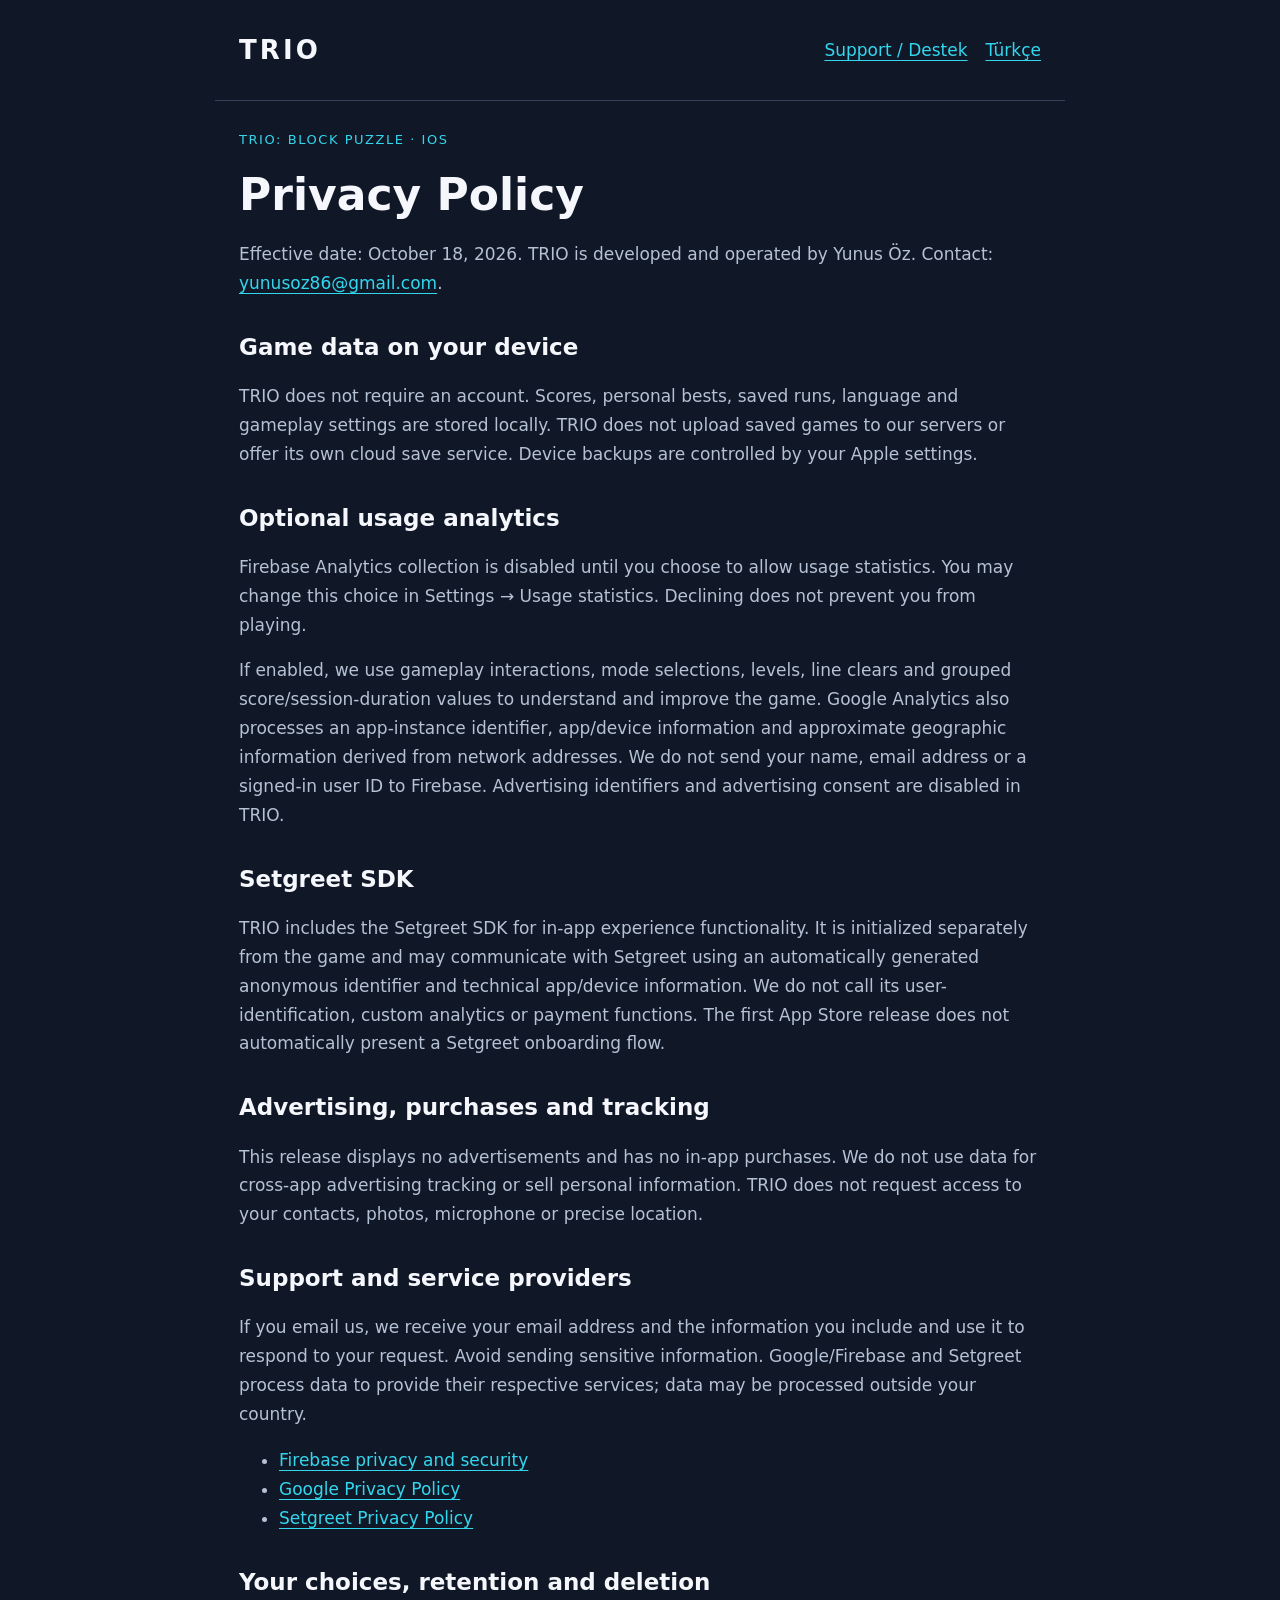
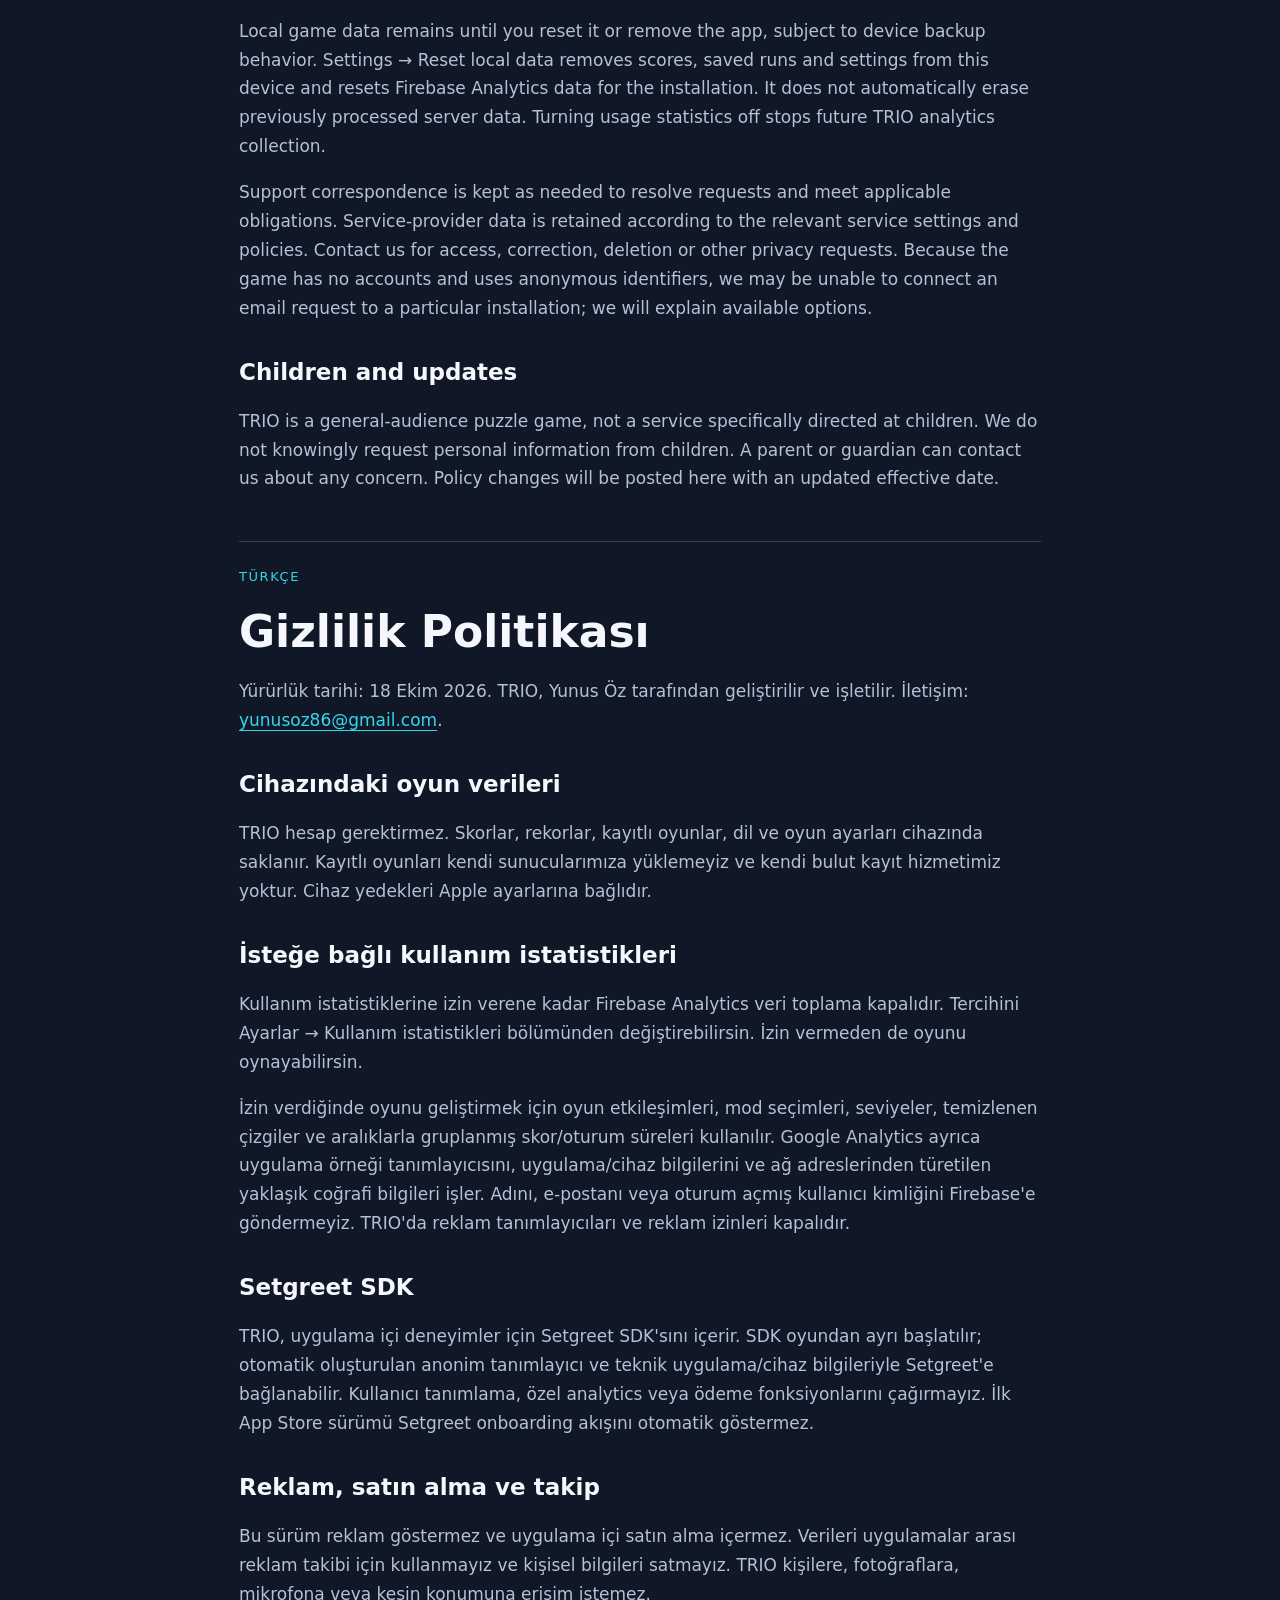
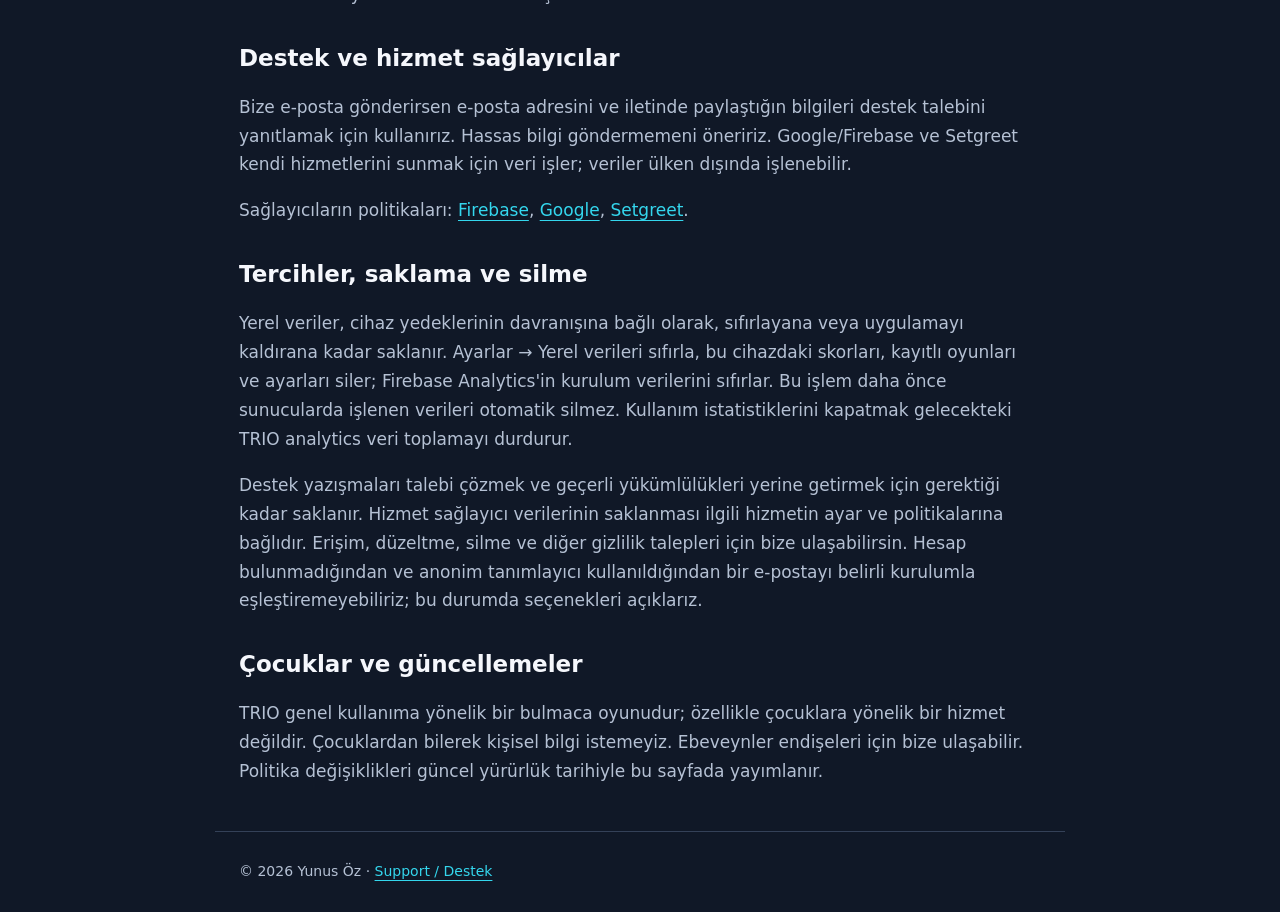
==== privacy/index.html @ 598d1e55 "Publish TRIO privacy policy and support pages in English and Turkish" ====
<!doctype html><html lang="en"><head><meta charset="utf-8"><meta name="viewport" content="width=device-width,initial-scale=1"><title>TRIO — Privacy Policy / Gizlilik Politikası</title><meta name="description" content="How TRIO: Block Puzzle handles local game data, optional analytics and support requests."><link rel="stylesheet" href="../site.css"></head><body><header><a class="brand" href="../">TRIO</a><nav><a href="../support/">Support / Destek</a><a href="#tr">Türkçe</a></nav></header><main><div class="tag">Trio: Block Puzzle · iOS</div><h1>Privacy Policy</h1><p>Effective date: October 18, 2026. TRIO is developed and operated by Yunus Öz. Contact: <a href="mailto:yunusoz86@gmail.com">yunusoz86@gmail.com</a>.</p><h2>Game data on your device</h2><p>TRIO does not require an account. Scores, personal bests, saved runs, language and gameplay settings are stored locally. TRIO does not upload saved games to our servers or offer its own cloud save service. Device backups are controlled by your Apple settings.</p><h2>Optional usage analytics</h2><p>Firebase Analytics collection is disabled until you choose to allow usage statistics. You may change this choice in Settings → Usage statistics. Declining does not prevent you from playing.</p><p>If enabled, we use gameplay interactions, mode selections, levels, line clears and grouped score/session-duration values to understand and improve the game. Google Analytics also processes an app-instance identifier, app/device information and approximate geographic information derived from network addresses. We do not send your name, email address or a signed-in user ID to Firebase. Advertising identifiers and advertising consent are disabled in TRIO.</p><h2>Setgreet SDK</h2><p>TRIO includes the Setgreet SDK for in-app experience functionality. It is initialized separately from the game and may communicate with Setgreet using an automatically generated anonymous identifier and technical app/device information. We do not call its user-identification, custom analytics or payment functions. The first App Store release does not automatically present a Setgreet onboarding flow.</p><h2>Advertising, purchases and tracking</h2><p>This release displays no advertisements and has no in-app purchases. We do not use data for cross-app advertising tracking or sell personal information. TRIO does not request access to your contacts, photos, microphone or precise location.</p><h2>Support and service providers</h2><p>If you email us, we receive your email address and the information you include and use it to respond to your request. Avoid sending sensitive information. Google/Firebase and Setgreet process data to provide their respective services; data may be processed outside your country.</p><ul><li><a href="https://firebase.google.com/support/privacy">Firebase privacy and security</a></li><li><a href="https://policies.google.com/privacy">Google Privacy Policy</a></li><li><a href="https://www.setgreet.com/privacy">Setgreet Privacy Policy</a></li></ul><h2>Your choices, retention and deletion</h2><p>Local game data remains until you reset it or remove the app, subject to device backup behavior. Settings → Reset local data removes scores, saved runs and settings from this device and resets Firebase Analytics data for the installation. It does not automatically erase previously processed server data. Turning usage statistics off stops future TRIO analytics collection.</p><p>Support correspondence is kept as needed to resolve requests and meet applicable obligations. Service-provider data is retained according to the relevant service settings and policies. Contact us for access, correction, deletion or other privacy requests. Because the game has no accounts and uses anonymous identifiers, we may be unable to connect an email request to a particular installation; we will explain available options.</p><h2>Children and updates</h2><p>TRIO is a general-audience puzzle game, not a service specifically directed at children. We do not knowingly request personal information from children. A parent or guardian can contact us about any concern. Policy changes will be posted here with an updated effective date.</p><section id="tr" lang="tr"><div class="tag">Türkçe</div><h1>Gizlilik Politikası</h1><p>Yürürlük tarihi: 18 Ekim 2026. TRIO, Yunus Öz tarafından geliştirilir ve işletilir. İletişim: <a href="mailto:yunusoz86@gmail.com">yunusoz86@gmail.com</a>.</p><h2>Cihazındaki oyun verileri</h2><p>TRIO hesap gerektirmez. Skorlar, rekorlar, kayıtlı oyunlar, dil ve oyun ayarları cihazında saklanır. Kayıtlı oyunları kendi sunucularımıza yüklemeyiz ve kendi bulut kayıt hizmetimiz yoktur. Cihaz yedekleri Apple ayarlarına bağlıdır.</p><h2>İsteğe bağlı kullanım istatistikleri</h2><p>Kullanım istatistiklerine izin verene kadar Firebase Analytics veri toplama kapalıdır. Tercihini Ayarlar → Kullanım istatistikleri bölümünden değiştirebilirsin. İzin vermeden de oyunu oynayabilirsin.</p><p>İzin verdiğinde oyunu geliştirmek için oyun etkileşimleri, mod seçimleri, seviyeler, temizlenen çizgiler ve aralıklarla gruplanmış skor/oturum süreleri kullanılır. Google Analytics ayrıca uygulama örneği tanımlayıcısını, uygulama/cihaz bilgilerini ve ağ adreslerinden türetilen yaklaşık coğrafi bilgileri işler. Adını, e-postanı veya oturum açmış kullanıcı kimliğini Firebase'e göndermeyiz. TRIO'da reklam tanımlayıcıları ve reklam izinleri kapalıdır.</p><h2>Setgreet SDK</h2><p>TRIO, uygulama içi deneyimler için Setgreet SDK'sını içerir. SDK oyundan ayrı başlatılır; otomatik oluşturulan anonim tanımlayıcı ve teknik uygulama/cihaz bilgileriyle Setgreet'e bağlanabilir. Kullanıcı tanımlama, özel analytics veya ödeme fonksiyonlarını çağırmayız. İlk App Store sürümü Setgreet onboarding akışını otomatik göstermez.</p><h2>Reklam, satın alma ve takip</h2><p>Bu sürüm reklam göstermez ve uygulama içi satın alma içermez. Verileri uygulamalar arası reklam takibi için kullanmayız ve kişisel bilgileri satmayız. TRIO kişilere, fotoğraflara, mikrofona veya kesin konumuna erişim istemez.</p><h2>Destek ve hizmet sağlayıcılar</h2><p>Bize e-posta gönderirsen e-posta adresini ve iletinde paylaştığın bilgileri destek talebini yanıtlamak için kullanırız. Hassas bilgi göndermemeni öneririz. Google/Firebase ve Setgreet kendi hizmetlerini sunmak için veri işler; veriler ülken dışında işlenebilir.</p><p>Sağlayıcıların politikaları: <a href="https://firebase.google.com/support/privacy">Firebase</a>, <a href="https://policies.google.com/privacy">Google</a>, <a href="https://www.setgreet.com/privacy">Setgreet</a>.</p><h2>Tercihler, saklama ve silme</h2><p>Yerel veriler, cihaz yedeklerinin davranışına bağlı olarak, sıfırlayana veya uygulamayı kaldırana kadar saklanır. Ayarlar → Yerel verileri sıfırla, bu cihazdaki skorları, kayıtlı oyunları ve ayarları siler; Firebase Analytics'in kurulum verilerini sıfırlar. Bu işlem daha önce sunucularda işlenen verileri otomatik silmez. Kullanım istatistiklerini kapatmak gelecekteki TRIO analytics veri toplamayı durdurur.</p><p>Destek yazışmaları talebi çözmek ve geçerli yükümlülükleri yerine getirmek için gerektiği kadar saklanır. Hizmet sağlayıcı verilerinin saklanması ilgili hizmetin ayar ve politikalarına bağlıdır. Erişim, düzeltme, silme ve diğer gizlilik talepleri için bize ulaşabilirsin. Hesap bulunmadığından ve anonim tanımlayıcı kullanıldığından bir e-postayı belirli kurulumla eşleştiremeyebiliriz; bu durumda seçenekleri açıklarız.</p><h2>Çocuklar ve güncellemeler</h2><p>TRIO genel kullanıma yönelik bir bulmaca oyunudur; özellikle çocuklara yönelik bir hizmet değildir. Çocuklardan bilerek kişisel bilgi istemeyiz. Ebeveynler endişeleri için bize ulaşabilir. Politika değişiklikleri güncel yürürlük tarihiyle bu sayfada yayımlanır.</p></section></main><footer>© 2026 Yunus Öz · <a href="../support/">Support / Destek</a></footer></body></html>
---- site.css ----
:root{color-scheme:dark;--bg:#101827;--panel:#151f31;--ink:#f5f7fc;--muted:#b5c1d4;--accent:#34d6ed}*{box-sizing:border-box}body{margin:0;background:var(--bg);color:var(--ink);font:17px/1.7 system-ui,-apple-system,sans-serif}header,main,footer{max-width:850px;margin:auto;padding:28px 24px}header{display:flex;align-items:center;justify-content:space-between;border-bottom:1px solid #344158}.brand{font-size:26px;font-weight:800;letter-spacing:.12em;text-decoration:none;color:var(--ink)}nav{display:flex;gap:18px;flex-wrap:wrap}a{color:var(--accent);text-underline-offset:4px}h1{font-size:clamp(30px,6vw,44px);line-height:1.2;margin:18px 0}h2{font-size:23px;line-height:1.35;margin-top:34px}p,li{color:var(--muted)}.tag{font-size:13px;text-transform:uppercase;letter-spacing:.12em;color:var(--accent)}.card{background:var(--panel);border:1px solid #344158;padding:24px;margin:24px 0}.languages{display:flex;gap:18px}section[lang=tr]{border-top:1px solid #344158;margin-top:48px;padding-top:24px}footer{font-size:14px;color:var(--muted);border-top:1px solid #344158}summary{cursor:pointer;font-weight:650}details{padding:18px 0;border-bottom:1px solid #344158}@media(max-width:500px){header{align-items:flex-start;gap:20px;flex-direction:column}}
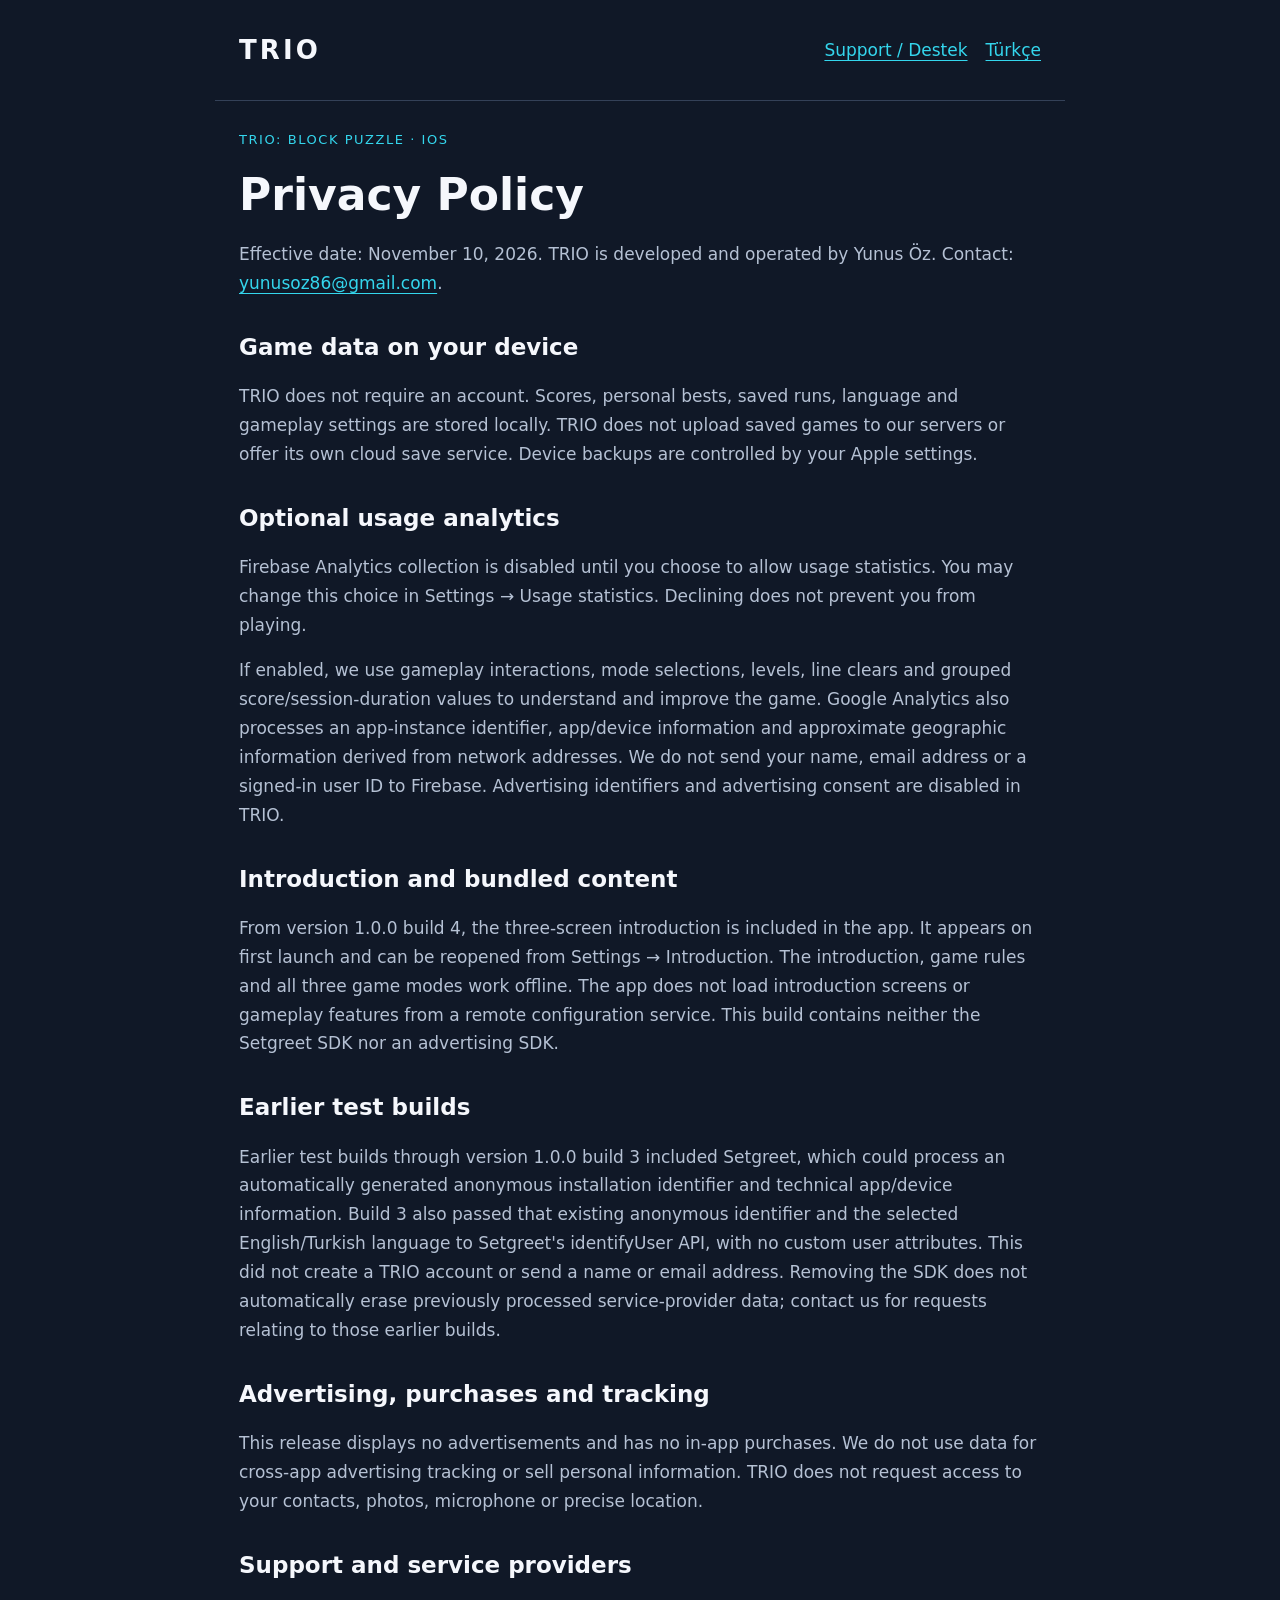
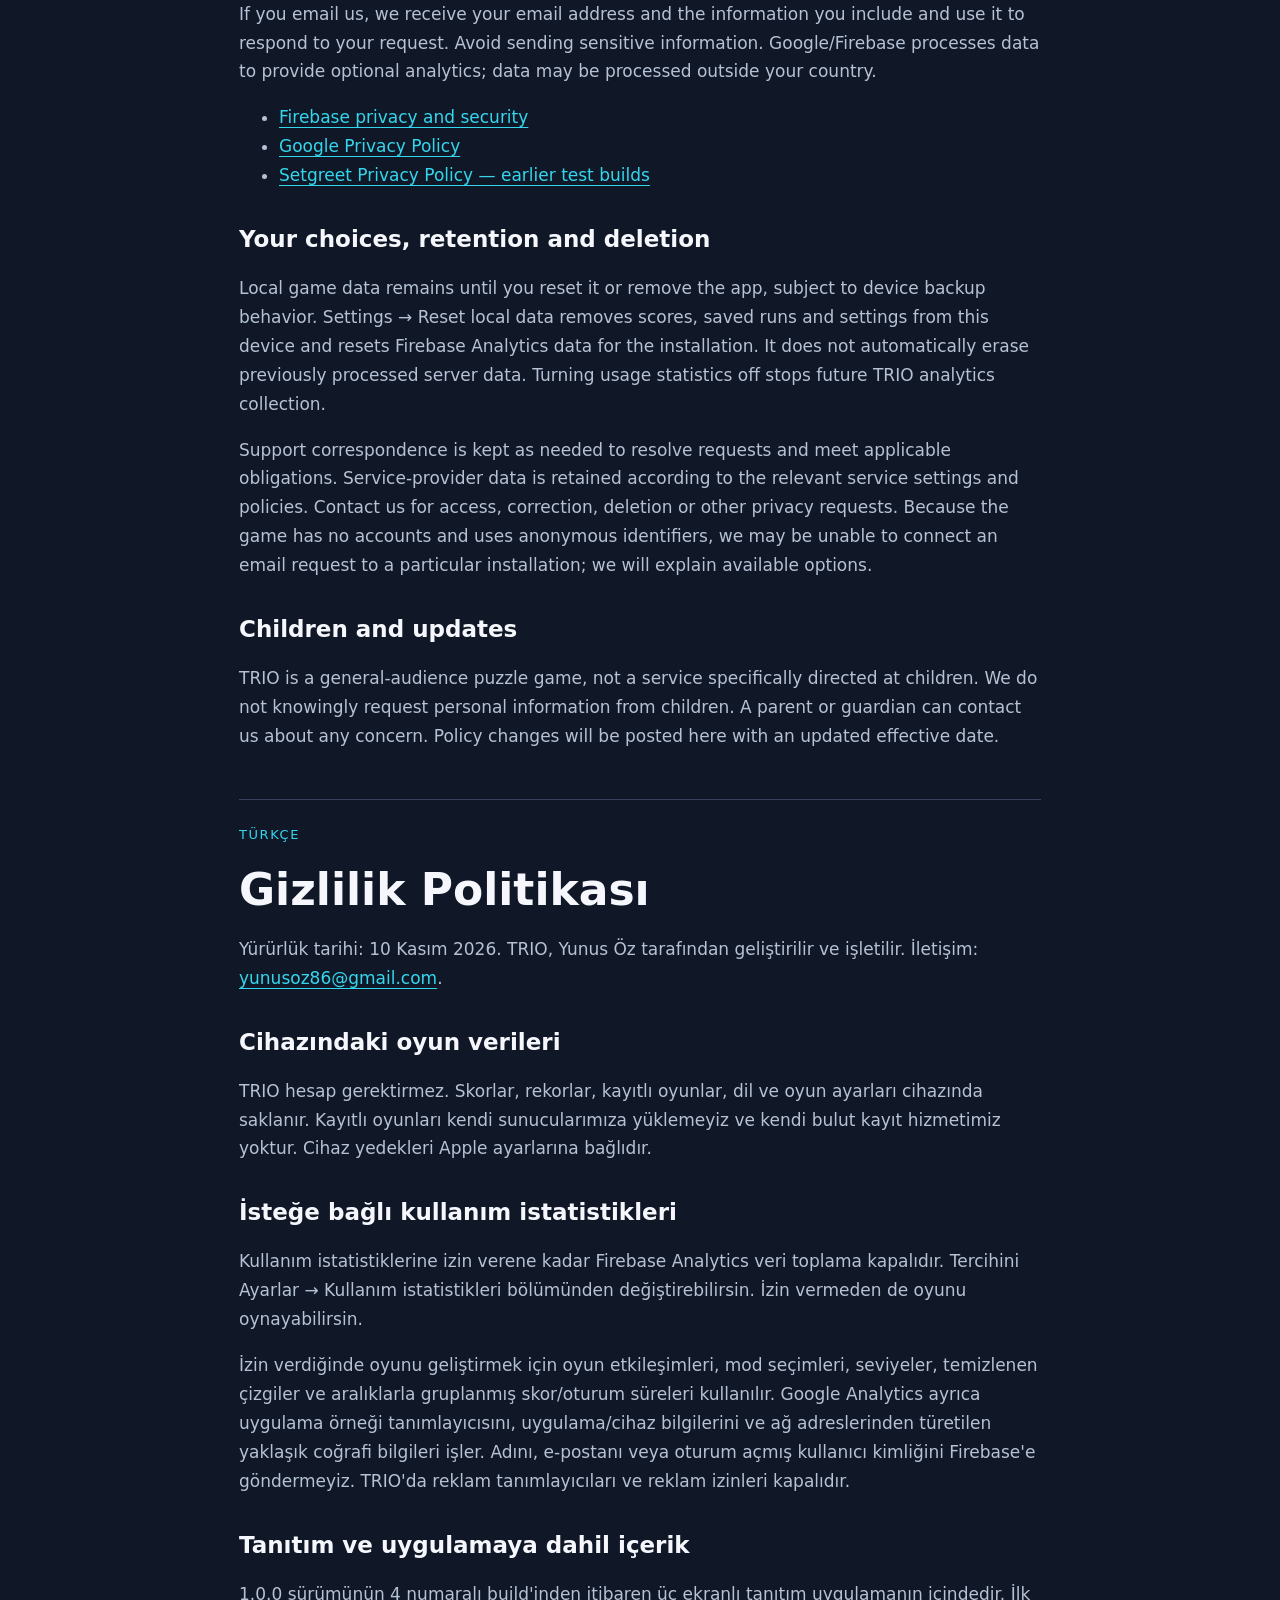
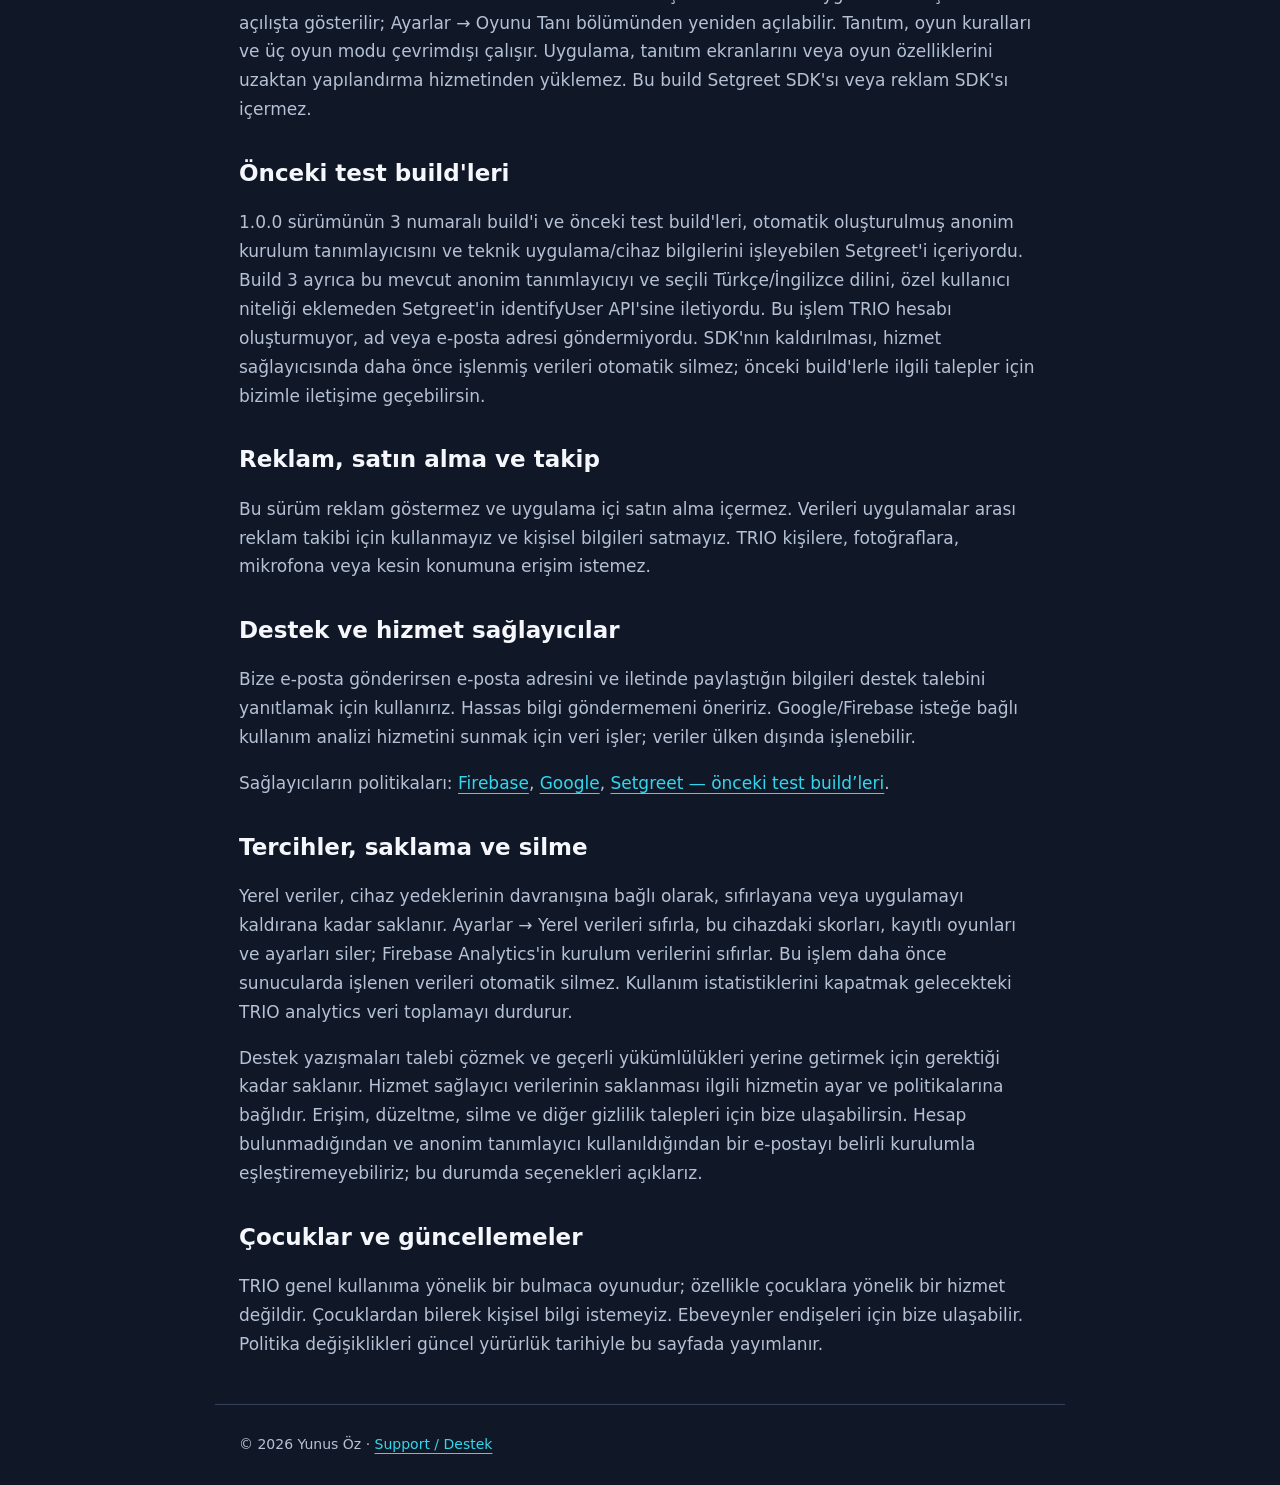
==== commit cd03b1fa: "Update TRIO build 4 privacy and support for bundled offline introduction" ====
--- a/privacy/index.html
+++ b/privacy/index.html
@@ -1 +1 @@
-<!doctype html><html lang="en"><head><meta charset="utf-8"><meta name="viewport" content="width=device-width,initial-scale=1"><title>TRIO — Privacy Policy / Gizlilik Politikası</title><meta name="description" content="How TRIO: Block Puzzle handles local game data, optional analytics and support requests."><link rel="stylesheet" href="../site.css"></head><body><header><a class="brand" href="../">TRIO</a><nav><a href="../support/">Support / Destek</a><a href="#tr">Türkçe</a></nav></header><main><div class="tag">Trio: Block Puzzle · iOS</div><h1>Privacy Policy</h1><p>Effective date: October 18, 2026. TRIO is developed and operated by Yunus Öz. Contact: <a href="mailto:yunusoz86@gmail.com">yunusoz86@gmail.com</a>.</p><h2>Game data on your device</h2><p>TRIO does not require an account. Scores, personal bests, saved runs, language and gameplay settings are stored locally. TRIO does not upload saved games to our servers or offer its own cloud save service. Device backups are controlled by your Apple settings.</p><h2>Optional usage analytics</h2><p>Firebase Analytics collection is disabled until you choose to allow usage statistics. You may change this choice in Settings → Usage statistics. Declining does not prevent you from playing.</p><p>If enabled, we use gameplay interactions, mode selections, levels, line clears and grouped score/session-duration values to understand and improve the game. Google Analytics also processes an app-instance identifier, app/device information and approximate geographic information derived from network addresses. We do not send your name, email address or a signed-in user ID to Firebase. Advertising identifiers and advertising consent are disabled in TRIO.</p><h2>Setgreet SDK</h2><p>TRIO includes the Setgreet SDK for in-app experience functionality. It is initialized separately from the game and may communicate with Setgreet using an automatically generated anonymous identifier and technical app/device information. We do not call its user-identification, custom analytics or payment functions. The first App Store release does not automatically present a Setgreet onboarding flow.</p><h2>Advertising, purchases and tracking</h2><p>This release displays no advertisements and has no in-app purchases. We do not use data for cross-app advertising tracking or sell personal information. TRIO does not request access to your contacts, photos, microphone or precise location.</p><h2>Support and service providers</h2><p>If you email us, we receive your email address and the information you include and use it to respond to your request. Avoid sending sensitive information. Google/Firebase and Setgreet process data to provide their respective services; data may be processed outside your country.</p><ul><li><a href="https://firebase.google.com/support/privacy">Firebase privacy and security</a></li><li><a href="https://policies.google.com/privacy">Google Privacy Policy</a></li><li><a href="https://www.setgreet.com/privacy">Setgreet Privacy Policy</a></li></ul><h2>Your choices, retention and deletion</h2><p>Local game data remains until you reset it or remove the app, subject to device backup behavior. Settings → Reset local data removes scores, saved runs and settings from this device and resets Firebase Analytics data for the installation. It does not automatically erase previously processed server data. Turning usage statistics off stops future TRIO analytics collection.</p><p>Support correspondence is kept as needed to resolve requests and meet applicable obligations. Service-provider data is retained according to the relevant service settings and policies. Contact us for access, correction, deletion or other privacy requests. Because the game has no accounts and uses anonymous identifiers, we may be unable to connect an email request to a particular installation; we will explain available options.</p><h2>Children and updates</h2><p>TRIO is a general-audience puzzle game, not a service specifically directed at children. We do not knowingly request personal information from children. A parent or guardian can contact us about any concern. Policy changes will be posted here with an updated effective date.</p><section id="tr" lang="tr"><div class="tag">Türkçe</div><h1>Gizlilik Politikası</h1><p>Yürürlük tarihi: 18 Ekim 2026. TRIO, Yunus Öz tarafından geliştirilir ve işletilir. İletişim: <a href="mailto:yunusoz86@gmail.com">yunusoz86@gmail.com</a>.</p><h2>Cihazındaki oyun verileri</h2><p>TRIO hesap gerektirmez. Skorlar, rekorlar, kayıtlı oyunlar, dil ve oyun ayarları cihazında saklanır. Kayıtlı oyunları kendi sunucularımıza yüklemeyiz ve kendi bulut kayıt hizmetimiz yoktur. Cihaz yedekleri Apple ayarlarına bağlıdır.</p><h2>İsteğe bağlı kullanım istatistikleri</h2><p>Kullanım istatistiklerine izin verene kadar Firebase Analytics veri toplama kapalıdır. Tercihini Ayarlar → Kullanım istatistikleri bölümünden değiştirebilirsin. İzin vermeden de oyunu oynayabilirsin.</p><p>İzin verdiğinde oyunu geliştirmek için oyun etkileşimleri, mod seçimleri, seviyeler, temizlenen çizgiler ve aralıklarla gruplanmış skor/oturum süreleri kullanılır. Google Analytics ayrıca uygulama örneği tanımlayıcısını, uygulama/cihaz bilgilerini ve ağ adreslerinden türetilen yaklaşık coğrafi bilgileri işler. Adını, e-postanı veya oturum açmış kullanıcı kimliğini Firebase'e göndermeyiz. TRIO'da reklam tanımlayıcıları ve reklam izinleri kapalıdır.</p><h2>Setgreet SDK</h2><p>TRIO, uygulama içi deneyimler için Setgreet SDK'sını içerir. SDK oyundan ayrı başlatılır; otomatik oluşturulan anonim tanımlayıcı ve teknik uygulama/cihaz bilgileriyle Setgreet'e bağlanabilir. Kullanıcı tanımlama, özel analytics veya ödeme fonksiyonlarını çağırmayız. İlk App Store sürümü Setgreet onboarding akışını otomatik göstermez.</p><h2>Reklam, satın alma ve takip</h2><p>Bu sürüm reklam göstermez ve uygulama içi satın alma içermez. Verileri uygulamalar arası reklam takibi için kullanmayız ve kişisel bilgileri satmayız. TRIO kişilere, fotoğraflara, mikrofona veya kesin konumuna erişim istemez.</p><h2>Destek ve hizmet sağlayıcılar</h2><p>Bize e-posta gönderirsen e-posta adresini ve iletinde paylaştığın bilgileri destek talebini yanıtlamak için kullanırız. Hassas bilgi göndermemeni öneririz. Google/Firebase ve Setgreet kendi hizmetlerini sunmak için veri işler; veriler ülken dışında işlenebilir.</p><p>Sağlayıcıların politikaları: <a href="https://firebase.google.com/support/privacy">Firebase</a>, <a href="https://policies.google.com/privacy">Google</a>, <a href="https://www.setgreet.com/privacy">Setgreet</a>.</p><h2>Tercihler, saklama ve silme</h2><p>Yerel veriler, cihaz yedeklerinin davranışına bağlı olarak, sıfırlayana veya uygulamayı kaldırana kadar saklanır. Ayarlar → Yerel verileri sıfırla, bu cihazdaki skorları, kayıtlı oyunları ve ayarları siler; Firebase Analytics'in kurulum verilerini sıfırlar. Bu işlem daha önce sunucularda işlenen verileri otomatik silmez. Kullanım istatistiklerini kapatmak gelecekteki TRIO analytics veri toplamayı durdurur.</p><p>Destek yazışmaları talebi çözmek ve geçerli yükümlülükleri yerine getirmek için gerektiği kadar saklanır. Hizmet sağlayıcı verilerinin saklanması ilgili hizmetin ayar ve politikalarına bağlıdır. Erişim, düzeltme, silme ve diğer gizlilik talepleri için bize ulaşabilirsin. Hesap bulunmadığından ve anonim tanımlayıcı kullanıldığından bir e-postayı belirli kurulumla eşleştiremeyebiliriz; bu durumda seçenekleri açıklarız.</p><h2>Çocuklar ve güncellemeler</h2><p>TRIO genel kullanıma yönelik bir bulmaca oyunudur; özellikle çocuklara yönelik bir hizmet değildir. Çocuklardan bilerek kişisel bilgi istemeyiz. Ebeveynler endişeleri için bize ulaşabilir. Politika değişiklikleri güncel yürürlük tarihiyle bu sayfada yayımlanır.</p></section></main><footer>© 2026 Yunus Öz · <a href="../support/">Support / Destek</a></footer></body></html>
+<!doctype html><html lang="en"><head><meta charset="utf-8"><meta name="viewport" content="width=device-width,initial-scale=1"><title>TRIO — Privacy Policy / Gizlilik Politikası</title><meta name="description" content="How TRIO: Block Puzzle handles local game data, optional analytics and support requests."><link rel="stylesheet" href="../site.css"></head><body><header><a class="brand" href="../">TRIO</a><nav><a href="../support/">Support / Destek</a><a href="#tr">Türkçe</a></nav></header><main><div class="tag">Trio: Block Puzzle · iOS</div><h1>Privacy Policy</h1><p>Effective date: November 10, 2026. TRIO is developed and operated by Yunus Öz. Contact: <a href="mailto:yunusoz86@gmail.com">yunusoz86@gmail.com</a>.</p><h2>Game data on your device</h2><p>TRIO does not require an account. Scores, personal bests, saved runs, language and gameplay settings are stored locally. TRIO does not upload saved games to our servers or offer its own cloud save service. Device backups are controlled by your Apple settings.</p><h2>Optional usage analytics</h2><p>Firebase Analytics collection is disabled until you choose to allow usage statistics. You may change this choice in Settings → Usage statistics. Declining does not prevent you from playing.</p><p>If enabled, we use gameplay interactions, mode selections, levels, line clears and grouped score/session-duration values to understand and improve the game. Google Analytics also processes an app-instance identifier, app/device information and approximate geographic information derived from network addresses. We do not send your name, email address or a signed-in user ID to Firebase. Advertising identifiers and advertising consent are disabled in TRIO.</p><h2>Introduction and bundled content</h2><p>From version 1.0.0 build 4, the three-screen introduction is included in the app. It appears on first launch and can be reopened from Settings → Introduction. The introduction, game rules and all three game modes work offline. The app does not load introduction screens or gameplay features from a remote configuration service. This build contains neither the Setgreet SDK nor an advertising SDK.</p><h2>Earlier test builds</h2><p>Earlier test builds through version 1.0.0 build 3 included Setgreet, which could process an automatically generated anonymous installation identifier and technical app/device information. Build 3 also passed that existing anonymous identifier and the selected English/Turkish language to Setgreet's identifyUser API, with no custom user attributes. This did not create a TRIO account or send a name or email address. Removing the SDK does not automatically erase previously processed service-provider data; contact us for requests relating to those earlier builds.</p><h2>Advertising, purchases and tracking</h2><p>This release displays no advertisements and has no in-app purchases. We do not use data for cross-app advertising tracking or sell personal information. TRIO does not request access to your contacts, photos, microphone or precise location.</p><h2>Support and service providers</h2><p>If you email us, we receive your email address and the information you include and use it to respond to your request. Avoid sending sensitive information. Google/Firebase processes data to provide optional analytics; data may be processed outside your country.</p><ul><li><a href="https://firebase.google.com/support/privacy">Firebase privacy and security</a></li><li><a href="https://policies.google.com/privacy">Google Privacy Policy</a></li><li><a href="https://www.setgreet.com/privacy">Setgreet Privacy Policy — earlier test builds</a></li></ul><h2>Your choices, retention and deletion</h2><p>Local game data remains until you reset it or remove the app, subject to device backup behavior. Settings → Reset local data removes scores, saved runs and settings from this device and resets Firebase Analytics data for the installation. It does not automatically erase previously processed server data. Turning usage statistics off stops future TRIO analytics collection.</p><p>Support correspondence is kept as needed to resolve requests and meet applicable obligations. Service-provider data is retained according to the relevant service settings and policies. Contact us for access, correction, deletion or other privacy requests. Because the game has no accounts and uses anonymous identifiers, we may be unable to connect an email request to a particular installation; we will explain available options.</p><h2>Children and updates</h2><p>TRIO is a general-audience puzzle game, not a service specifically directed at children. We do not knowingly request personal information from children. A parent or guardian can contact us about any concern. Policy changes will be posted here with an updated effective date.</p><section id="tr" lang="tr"><div class="tag">Türkçe</div><h1>Gizlilik Politikası</h1><p>Yürürlük tarihi: 10 Kasım 2026. TRIO, Yunus Öz tarafından geliştirilir ve işletilir. İletişim: <a href="mailto:yunusoz86@gmail.com">yunusoz86@gmail.com</a>.</p><h2>Cihazındaki oyun verileri</h2><p>TRIO hesap gerektirmez. Skorlar, rekorlar, kayıtlı oyunlar, dil ve oyun ayarları cihazında saklanır. Kayıtlı oyunları kendi sunucularımıza yüklemeyiz ve kendi bulut kayıt hizmetimiz yoktur. Cihaz yedekleri Apple ayarlarına bağlıdır.</p><h2>İsteğe bağlı kullanım istatistikleri</h2><p>Kullanım istatistiklerine izin verene kadar Firebase Analytics veri toplama kapalıdır. Tercihini Ayarlar → Kullanım istatistikleri bölümünden değiştirebilirsin. İzin vermeden de oyunu oynayabilirsin.</p><p>İzin verdiğinde oyunu geliştirmek için oyun etkileşimleri, mod seçimleri, seviyeler, temizlenen çizgiler ve aralıklarla gruplanmış skor/oturum süreleri kullanılır. Google Analytics ayrıca uygulama örneği tanımlayıcısını, uygulama/cihaz bilgilerini ve ağ adreslerinden türetilen yaklaşık coğrafi bilgileri işler. Adını, e-postanı veya oturum açmış kullanıcı kimliğini Firebase'e göndermeyiz. TRIO'da reklam tanımlayıcıları ve reklam izinleri kapalıdır.</p><h2>Tanıtım ve uygulamaya dahil içerik</h2><p>1.0.0 sürümünün 4 numaralı build'inden itibaren üç ekranlı tanıtım uygulamanın içindedir. İlk açılışta gösterilir; Ayarlar → Oyunu Tanı bölümünden yeniden açılabilir. Tanıtım, oyun kuralları ve üç oyun modu çevrimdışı çalışır. Uygulama, tanıtım ekranlarını veya oyun özelliklerini uzaktan yapılandırma hizmetinden yüklemez. Bu build Setgreet SDK'sı veya reklam SDK'sı içermez.</p><h2>Önceki test build'leri</h2><p>1.0.0 sürümünün 3 numaralı build'i ve önceki test build'leri, otomatik oluşturulmuş anonim kurulum tanımlayıcısını ve teknik uygulama/cihaz bilgilerini işleyebilen Setgreet'i içeriyordu. Build 3 ayrıca bu mevcut anonim tanımlayıcıyı ve seçili Türkçe/İngilizce dilini, özel kullanıcı niteliği eklemeden Setgreet'in identifyUser API'sine iletiyordu. Bu işlem TRIO hesabı oluşturmuyor, ad veya e-posta adresi göndermiyordu. SDK'nın kaldırılması, hizmet sağlayıcısında daha önce işlenmiş verileri otomatik silmez; önceki build'lerle ilgili talepler için bizimle iletişime geçebilirsin.</p><h2>Reklam, satın alma ve takip</h2><p>Bu sürüm reklam göstermez ve uygulama içi satın alma içermez. Verileri uygulamalar arası reklam takibi için kullanmayız ve kişisel bilgileri satmayız. TRIO kişilere, fotoğraflara, mikrofona veya kesin konumuna erişim istemez.</p><h2>Destek ve hizmet sağlayıcılar</h2><p>Bize e-posta gönderirsen e-posta adresini ve iletinde paylaştığın bilgileri destek talebini yanıtlamak için kullanırız. Hassas bilgi göndermemeni öneririz. Google/Firebase isteğe bağlı kullanım analizi hizmetini sunmak için veri işler; veriler ülken dışında işlenebilir.</p><p>Sağlayıcıların politikaları: <a href="https://firebase.google.com/support/privacy">Firebase</a>, <a href="https://policies.google.com/privacy">Google</a>, <a href="https://www.setgreet.com/privacy">Setgreet — önceki test build’leri</a>.</p><h2>Tercihler, saklama ve silme</h2><p>Yerel veriler, cihaz yedeklerinin davranışına bağlı olarak, sıfırlayana veya uygulamayı kaldırana kadar saklanır. Ayarlar → Yerel verileri sıfırla, bu cihazdaki skorları, kayıtlı oyunları ve ayarları siler; Firebase Analytics'in kurulum verilerini sıfırlar. Bu işlem daha önce sunucularda işlenen verileri otomatik silmez. Kullanım istatistiklerini kapatmak gelecekteki TRIO analytics veri toplamayı durdurur.</p><p>Destek yazışmaları talebi çözmek ve geçerli yükümlülükleri yerine getirmek için gerektiği kadar saklanır. Hizmet sağlayıcı verilerinin saklanması ilgili hizmetin ayar ve politikalarına bağlıdır. Erişim, düzeltme, silme ve diğer gizlilik talepleri için bize ulaşabilirsin. Hesap bulunmadığından ve anonim tanımlayıcı kullanıldığından bir e-postayı belirli kurulumla eşleştiremeyebiliriz; bu durumda seçenekleri açıklarız.</p><h2>Çocuklar ve güncellemeler</h2><p>TRIO genel kullanıma yönelik bir bulmaca oyunudur; özellikle çocuklara yönelik bir hizmet değildir. Çocuklardan bilerek kişisel bilgi istemeyiz. Ebeveynler endişeleri için bize ulaşabilir. Politika değişiklikleri güncel yürürlük tarihiyle bu sayfada yayımlanır.</p></section></main><footer>© 2026 Yunus Öz · <a href="../support/">Support / Destek</a></footer></body></html>
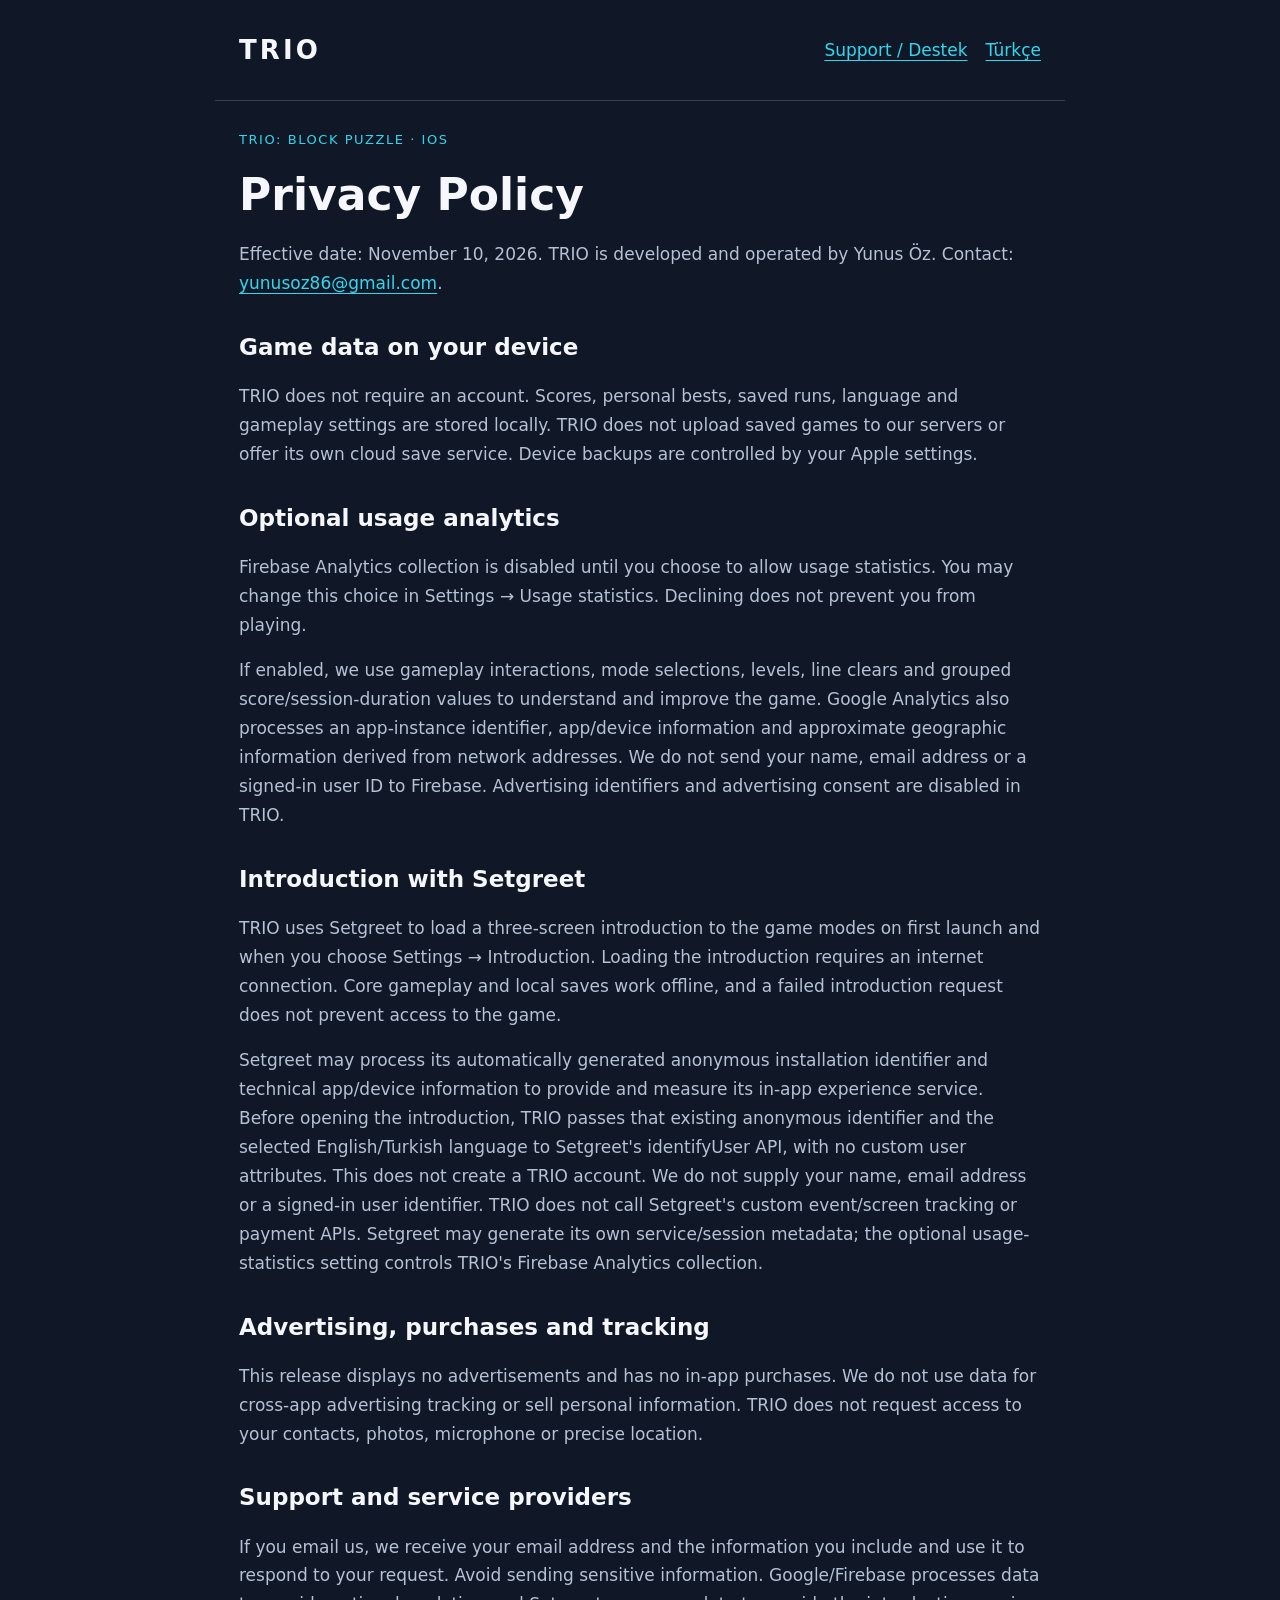
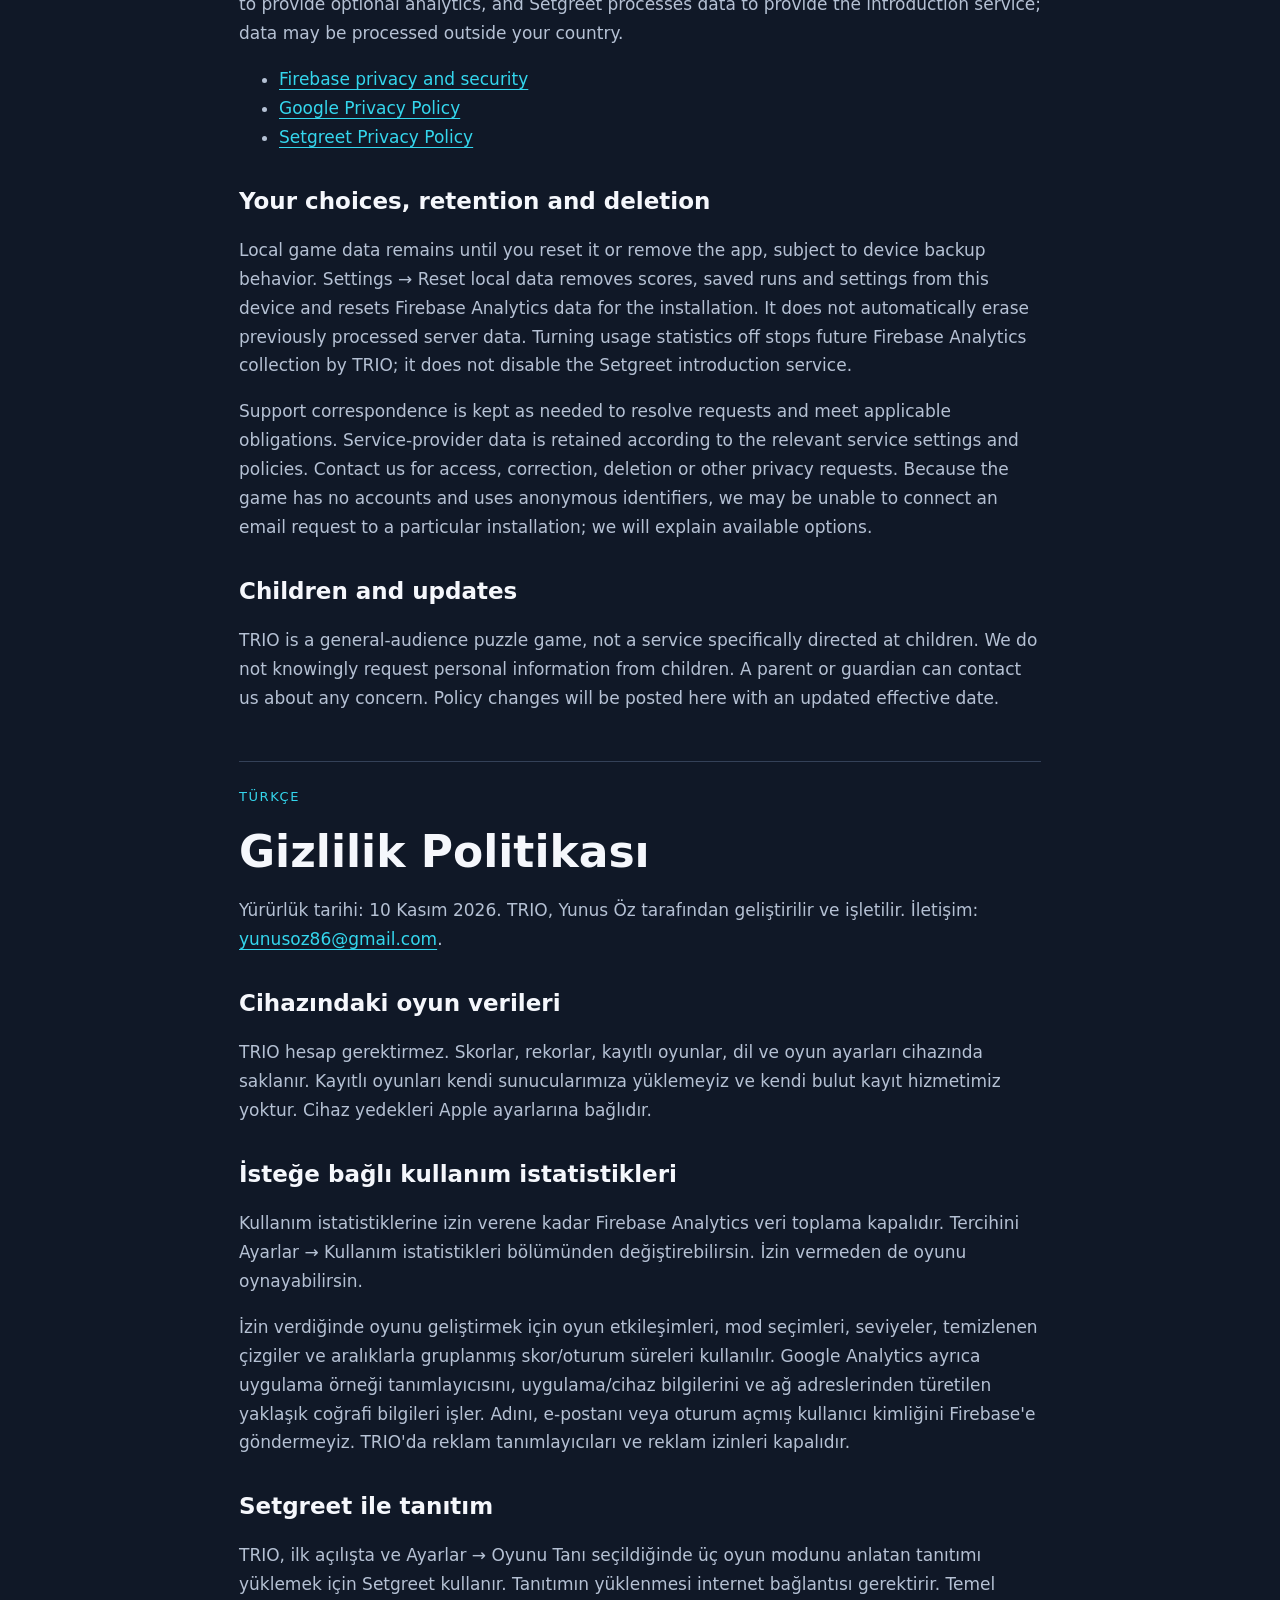
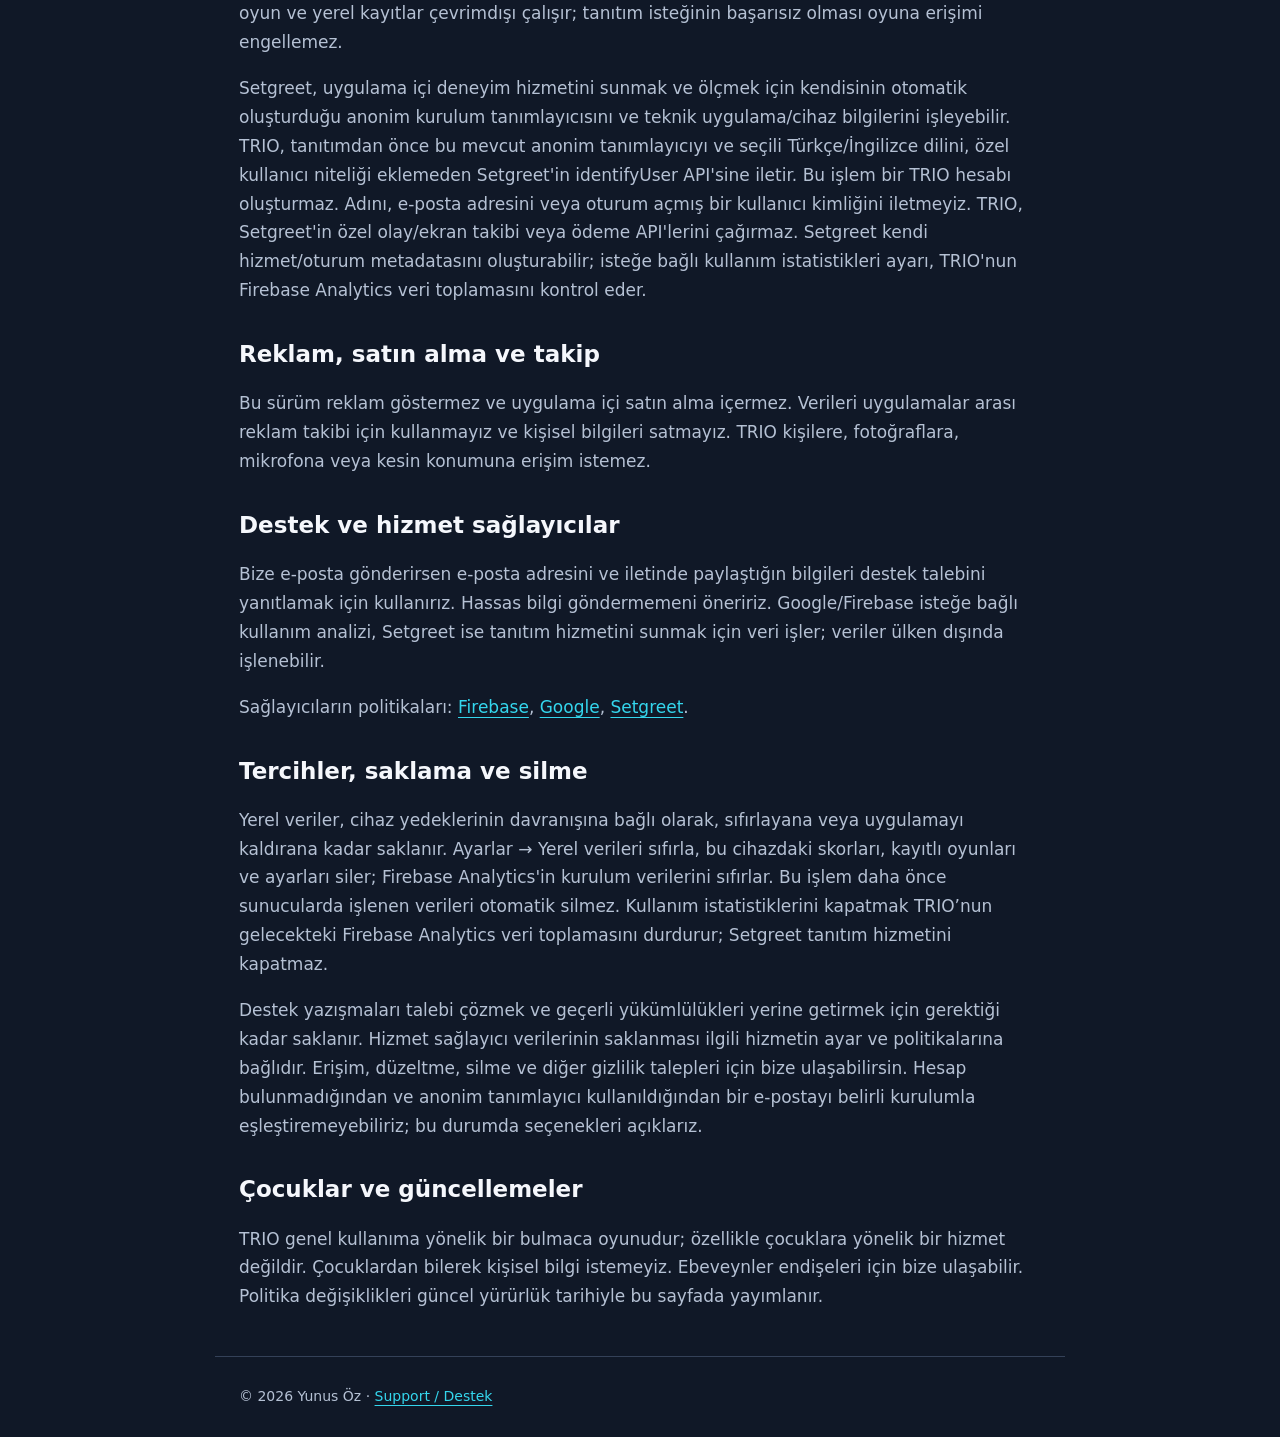
==== commit 8d7ce329: "Correct privacy disclosure: retain active Setgreet onboarding" ====
--- a/privacy/index.html
+++ b/privacy/index.html
@@ -1 +1 @@
-<!doctype html><html lang="en"><head><meta charset="utf-8"><meta name="viewport" content="width=device-width,initial-scale=1"><title>TRIO — Privacy Policy / Gizlilik Politikası</title><meta name="description" content="How TRIO: Block Puzzle handles local game data, optional analytics and support requests."><link rel="stylesheet" href="../site.css"></head><body><header><a class="brand" href="../">TRIO</a><nav><a href="../support/">Support / Destek</a><a href="#tr">Türkçe</a></nav></header><main><div class="tag">Trio: Block Puzzle · iOS</div><h1>Privacy Policy</h1><p>Effective date: November 10, 2026. TRIO is developed and operated by Yunus Öz. Contact: <a href="mailto:yunusoz86@gmail.com">yunusoz86@gmail.com</a>.</p><h2>Game data on your device</h2><p>TRIO does not require an account. Scores, personal bests, saved runs, language and gameplay settings are stored locally. TRIO does not upload saved games to our servers or offer its own cloud save service. Device backups are controlled by your Apple settings.</p><h2>Optional usage analytics</h2><p>Firebase Analytics collection is disabled until you choose to allow usage statistics. You may change this choice in Settings → Usage statistics. Declining does not prevent you from playing.</p><p>If enabled, we use gameplay interactions, mode selections, levels, line clears and grouped score/session-duration values to understand and improve the game. Google Analytics also processes an app-instance identifier, app/device information and approximate geographic information derived from network addresses. We do not send your name, email address or a signed-in user ID to Firebase. Advertising identifiers and advertising consent are disabled in TRIO.</p><h2>Introduction and bundled content</h2><p>From version 1.0.0 build 4, the three-screen introduction is included in the app. It appears on first launch and can be reopened from Settings → Introduction. The introduction, game rules and all three game modes work offline. The app does not load introduction screens or gameplay features from a remote configuration service. This build contains neither the Setgreet SDK nor an advertising SDK.</p><h2>Earlier test builds</h2><p>Earlier test builds through version 1.0.0 build 3 included Setgreet, which could process an automatically generated anonymous installation identifier and technical app/device information. Build 3 also passed that existing anonymous identifier and the selected English/Turkish language to Setgreet's identifyUser API, with no custom user attributes. This did not create a TRIO account or send a name or email address. Removing the SDK does not automatically erase previously processed service-provider data; contact us for requests relating to those earlier builds.</p><h2>Advertising, purchases and tracking</h2><p>This release displays no advertisements and has no in-app purchases. We do not use data for cross-app advertising tracking or sell personal information. TRIO does not request access to your contacts, photos, microphone or precise location.</p><h2>Support and service providers</h2><p>If you email us, we receive your email address and the information you include and use it to respond to your request. Avoid sending sensitive information. Google/Firebase processes data to provide optional analytics; data may be processed outside your country.</p><ul><li><a href="https://firebase.google.com/support/privacy">Firebase privacy and security</a></li><li><a href="https://policies.google.com/privacy">Google Privacy Policy</a></li><li><a href="https://www.setgreet.com/privacy">Setgreet Privacy Policy — earlier test builds</a></li></ul><h2>Your choices, retention and deletion</h2><p>Local game data remains until you reset it or remove the app, subject to device backup behavior. Settings → Reset local data removes scores, saved runs and settings from this device and resets Firebase Analytics data for the installation. It does not automatically erase previously processed server data. Turning usage statistics off stops future TRIO analytics collection.</p><p>Support correspondence is kept as needed to resolve requests and meet applicable obligations. Service-provider data is retained according to the relevant service settings and policies. Contact us for access, correction, deletion or other privacy requests. Because the game has no accounts and uses anonymous identifiers, we may be unable to connect an email request to a particular installation; we will explain available options.</p><h2>Children and updates</h2><p>TRIO is a general-audience puzzle game, not a service specifically directed at children. We do not knowingly request personal information from children. A parent or guardian can contact us about any concern. Policy changes will be posted here with an updated effective date.</p><section id="tr" lang="tr"><div class="tag">Türkçe</div><h1>Gizlilik Politikası</h1><p>Yürürlük tarihi: 10 Kasım 2026. TRIO, Yunus Öz tarafından geliştirilir ve işletilir. İletişim: <a href="mailto:yunusoz86@gmail.com">yunusoz86@gmail.com</a>.</p><h2>Cihazındaki oyun verileri</h2><p>TRIO hesap gerektirmez. Skorlar, rekorlar, kayıtlı oyunlar, dil ve oyun ayarları cihazında saklanır. Kayıtlı oyunları kendi sunucularımıza yüklemeyiz ve kendi bulut kayıt hizmetimiz yoktur. Cihaz yedekleri Apple ayarlarına bağlıdır.</p><h2>İsteğe bağlı kullanım istatistikleri</h2><p>Kullanım istatistiklerine izin verene kadar Firebase Analytics veri toplama kapalıdır. Tercihini Ayarlar → Kullanım istatistikleri bölümünden değiştirebilirsin. İzin vermeden de oyunu oynayabilirsin.</p><p>İzin verdiğinde oyunu geliştirmek için oyun etkileşimleri, mod seçimleri, seviyeler, temizlenen çizgiler ve aralıklarla gruplanmış skor/oturum süreleri kullanılır. Google Analytics ayrıca uygulama örneği tanımlayıcısını, uygulama/cihaz bilgilerini ve ağ adreslerinden türetilen yaklaşık coğrafi bilgileri işler. Adını, e-postanı veya oturum açmış kullanıcı kimliğini Firebase'e göndermeyiz. TRIO'da reklam tanımlayıcıları ve reklam izinleri kapalıdır.</p><h2>Tanıtım ve uygulamaya dahil içerik</h2><p>1.0.0 sürümünün 4 numaralı build'inden itibaren üç ekranlı tanıtım uygulamanın içindedir. İlk açılışta gösterilir; Ayarlar → Oyunu Tanı bölümünden yeniden açılabilir. Tanıtım, oyun kuralları ve üç oyun modu çevrimdışı çalışır. Uygulama, tanıtım ekranlarını veya oyun özelliklerini uzaktan yapılandırma hizmetinden yüklemez. Bu build Setgreet SDK'sı veya reklam SDK'sı içermez.</p><h2>Önceki test build'leri</h2><p>1.0.0 sürümünün 3 numaralı build'i ve önceki test build'leri, otomatik oluşturulmuş anonim kurulum tanımlayıcısını ve teknik uygulama/cihaz bilgilerini işleyebilen Setgreet'i içeriyordu. Build 3 ayrıca bu mevcut anonim tanımlayıcıyı ve seçili Türkçe/İngilizce dilini, özel kullanıcı niteliği eklemeden Setgreet'in identifyUser API'sine iletiyordu. Bu işlem TRIO hesabı oluşturmuyor, ad veya e-posta adresi göndermiyordu. SDK'nın kaldırılması, hizmet sağlayıcısında daha önce işlenmiş verileri otomatik silmez; önceki build'lerle ilgili talepler için bizimle iletişime geçebilirsin.</p><h2>Reklam, satın alma ve takip</h2><p>Bu sürüm reklam göstermez ve uygulama içi satın alma içermez. Verileri uygulamalar arası reklam takibi için kullanmayız ve kişisel bilgileri satmayız. TRIO kişilere, fotoğraflara, mikrofona veya kesin konumuna erişim istemez.</p><h2>Destek ve hizmet sağlayıcılar</h2><p>Bize e-posta gönderirsen e-posta adresini ve iletinde paylaştığın bilgileri destek talebini yanıtlamak için kullanırız. Hassas bilgi göndermemeni öneririz. Google/Firebase isteğe bağlı kullanım analizi hizmetini sunmak için veri işler; veriler ülken dışında işlenebilir.</p><p>Sağlayıcıların politikaları: <a href="https://firebase.google.com/support/privacy">Firebase</a>, <a href="https://policies.google.com/privacy">Google</a>, <a href="https://www.setgreet.com/privacy">Setgreet — önceki test build’leri</a>.</p><h2>Tercihler, saklama ve silme</h2><p>Yerel veriler, cihaz yedeklerinin davranışına bağlı olarak, sıfırlayana veya uygulamayı kaldırana kadar saklanır. Ayarlar → Yerel verileri sıfırla, bu cihazdaki skorları, kayıtlı oyunları ve ayarları siler; Firebase Analytics'in kurulum verilerini sıfırlar. Bu işlem daha önce sunucularda işlenen verileri otomatik silmez. Kullanım istatistiklerini kapatmak gelecekteki TRIO analytics veri toplamayı durdurur.</p><p>Destek yazışmaları talebi çözmek ve geçerli yükümlülükleri yerine getirmek için gerektiği kadar saklanır. Hizmet sağlayıcı verilerinin saklanması ilgili hizmetin ayar ve politikalarına bağlıdır. Erişim, düzeltme, silme ve diğer gizlilik talepleri için bize ulaşabilirsin. Hesap bulunmadığından ve anonim tanımlayıcı kullanıldığından bir e-postayı belirli kurulumla eşleştiremeyebiliriz; bu durumda seçenekleri açıklarız.</p><h2>Çocuklar ve güncellemeler</h2><p>TRIO genel kullanıma yönelik bir bulmaca oyunudur; özellikle çocuklara yönelik bir hizmet değildir. Çocuklardan bilerek kişisel bilgi istemeyiz. Ebeveynler endişeleri için bize ulaşabilir. Politika değişiklikleri güncel yürürlük tarihiyle bu sayfada yayımlanır.</p></section></main><footer>© 2026 Yunus Öz · <a href="../support/">Support / Destek</a></footer></body></html>
+<!doctype html><html lang="en"><head><meta charset="utf-8"><meta name="viewport" content="width=device-width,initial-scale=1"><title>TRIO — Privacy Policy / Gizlilik Politikası</title><meta name="description" content="How TRIO: Block Puzzle handles local game data, optional analytics and support requests."><link rel="stylesheet" href="../site.css"></head><body><header><a class="brand" href="../">TRIO</a><nav><a href="../support/">Support / Destek</a><a href="#tr">Türkçe</a></nav></header><main><div class="tag">Trio: Block Puzzle · iOS</div><h1>Privacy Policy</h1><p>Effective date: November 10, 2026. TRIO is developed and operated by Yunus Öz. Contact: <a href="mailto:yunusoz86@gmail.com">yunusoz86@gmail.com</a>.</p><h2>Game data on your device</h2><p>TRIO does not require an account. Scores, personal bests, saved runs, language and gameplay settings are stored locally. TRIO does not upload saved games to our servers or offer its own cloud save service. Device backups are controlled by your Apple settings.</p><h2>Optional usage analytics</h2><p>Firebase Analytics collection is disabled until you choose to allow usage statistics. You may change this choice in Settings → Usage statistics. Declining does not prevent you from playing.</p><p>If enabled, we use gameplay interactions, mode selections, levels, line clears and grouped score/session-duration values to understand and improve the game. Google Analytics also processes an app-instance identifier, app/device information and approximate geographic information derived from network addresses. We do not send your name, email address or a signed-in user ID to Firebase. Advertising identifiers and advertising consent are disabled in TRIO.</p><h2>Introduction with Setgreet</h2><p>TRIO uses Setgreet to load a three-screen introduction to the game modes on first launch and when you choose Settings → Introduction. Loading the introduction requires an internet connection. Core gameplay and local saves work offline, and a failed introduction request does not prevent access to the game.</p><p>Setgreet may process its automatically generated anonymous installation identifier and technical app/device information to provide and measure its in-app experience service. Before opening the introduction, TRIO passes that existing anonymous identifier and the selected English/Turkish language to Setgreet's identifyUser API, with no custom user attributes. This does not create a TRIO account. We do not supply your name, email address or a signed-in user identifier. TRIO does not call Setgreet's custom event/screen tracking or payment APIs. Setgreet may generate its own service/session metadata; the optional usage-statistics setting controls TRIO's Firebase Analytics collection.</p><h2>Advertising, purchases and tracking</h2><p>This release displays no advertisements and has no in-app purchases. We do not use data for cross-app advertising tracking or sell personal information. TRIO does not request access to your contacts, photos, microphone or precise location.</p><h2>Support and service providers</h2><p>If you email us, we receive your email address and the information you include and use it to respond to your request. Avoid sending sensitive information. Google/Firebase processes data to provide optional analytics, and Setgreet processes data to provide the introduction service; data may be processed outside your country.</p><ul><li><a href="https://firebase.google.com/support/privacy">Firebase privacy and security</a></li><li><a href="https://policies.google.com/privacy">Google Privacy Policy</a></li><li><a href="https://www.setgreet.com/privacy">Setgreet Privacy Policy</a></li></ul><h2>Your choices, retention and deletion</h2><p>Local game data remains until you reset it or remove the app, subject to device backup behavior. Settings → Reset local data removes scores, saved runs and settings from this device and resets Firebase Analytics data for the installation. It does not automatically erase previously processed server data. Turning usage statistics off stops future Firebase Analytics collection by TRIO; it does not disable the Setgreet introduction service.</p><p>Support correspondence is kept as needed to resolve requests and meet applicable obligations. Service-provider data is retained according to the relevant service settings and policies. Contact us for access, correction, deletion or other privacy requests. Because the game has no accounts and uses anonymous identifiers, we may be unable to connect an email request to a particular installation; we will explain available options.</p><h2>Children and updates</h2><p>TRIO is a general-audience puzzle game, not a service specifically directed at children. We do not knowingly request personal information from children. A parent or guardian can contact us about any concern. Policy changes will be posted here with an updated effective date.</p><section id="tr" lang="tr"><div class="tag">Türkçe</div><h1>Gizlilik Politikası</h1><p>Yürürlük tarihi: 10 Kasım 2026. TRIO, Yunus Öz tarafından geliştirilir ve işletilir. İletişim: <a href="mailto:yunusoz86@gmail.com">yunusoz86@gmail.com</a>.</p><h2>Cihazındaki oyun verileri</h2><p>TRIO hesap gerektirmez. Skorlar, rekorlar, kayıtlı oyunlar, dil ve oyun ayarları cihazında saklanır. Kayıtlı oyunları kendi sunucularımıza yüklemeyiz ve kendi bulut kayıt hizmetimiz yoktur. Cihaz yedekleri Apple ayarlarına bağlıdır.</p><h2>İsteğe bağlı kullanım istatistikleri</h2><p>Kullanım istatistiklerine izin verene kadar Firebase Analytics veri toplama kapalıdır. Tercihini Ayarlar → Kullanım istatistikleri bölümünden değiştirebilirsin. İzin vermeden de oyunu oynayabilirsin.</p><p>İzin verdiğinde oyunu geliştirmek için oyun etkileşimleri, mod seçimleri, seviyeler, temizlenen çizgiler ve aralıklarla gruplanmış skor/oturum süreleri kullanılır. Google Analytics ayrıca uygulama örneği tanımlayıcısını, uygulama/cihaz bilgilerini ve ağ adreslerinden türetilen yaklaşık coğrafi bilgileri işler. Adını, e-postanı veya oturum açmış kullanıcı kimliğini Firebase'e göndermeyiz. TRIO'da reklam tanımlayıcıları ve reklam izinleri kapalıdır.</p><h2>Setgreet ile tanıtım</h2><p>TRIO, ilk açılışta ve Ayarlar → Oyunu Tanı seçildiğinde üç oyun modunu anlatan tanıtımı yüklemek için Setgreet kullanır. Tanıtımın yüklenmesi internet bağlantısı gerektirir. Temel oyun ve yerel kayıtlar çevrimdışı çalışır; tanıtım isteğinin başarısız olması oyuna erişimi engellemez.</p><p>Setgreet, uygulama içi deneyim hizmetini sunmak ve ölçmek için kendisinin otomatik oluşturduğu anonim kurulum tanımlayıcısını ve teknik uygulama/cihaz bilgilerini işleyebilir. TRIO, tanıtımdan önce bu mevcut anonim tanımlayıcıyı ve seçili Türkçe/İngilizce dilini, özel kullanıcı niteliği eklemeden Setgreet'in identifyUser API'sine iletir. Bu işlem bir TRIO hesabı oluşturmaz. Adını, e-posta adresini veya oturum açmış bir kullanıcı kimliğini iletmeyiz. TRIO, Setgreet'in özel olay/ekran takibi veya ödeme API'lerini çağırmaz. Setgreet kendi hizmet/oturum metadatasını oluşturabilir; isteğe bağlı kullanım istatistikleri ayarı, TRIO'nun Firebase Analytics veri toplamasını kontrol eder.</p><h2>Reklam, satın alma ve takip</h2><p>Bu sürüm reklam göstermez ve uygulama içi satın alma içermez. Verileri uygulamalar arası reklam takibi için kullanmayız ve kişisel bilgileri satmayız. TRIO kişilere, fotoğraflara, mikrofona veya kesin konumuna erişim istemez.</p><h2>Destek ve hizmet sağlayıcılar</h2><p>Bize e-posta gönderirsen e-posta adresini ve iletinde paylaştığın bilgileri destek talebini yanıtlamak için kullanırız. Hassas bilgi göndermemeni öneririz. Google/Firebase isteğe bağlı kullanım analizi, Setgreet ise tanıtım hizmetini sunmak için veri işler; veriler ülken dışında işlenebilir.</p><p>Sağlayıcıların politikaları: <a href="https://firebase.google.com/support/privacy">Firebase</a>, <a href="https://policies.google.com/privacy">Google</a>, <a href="https://www.setgreet.com/privacy">Setgreet</a>.</p><h2>Tercihler, saklama ve silme</h2><p>Yerel veriler, cihaz yedeklerinin davranışına bağlı olarak, sıfırlayana veya uygulamayı kaldırana kadar saklanır. Ayarlar → Yerel verileri sıfırla, bu cihazdaki skorları, kayıtlı oyunları ve ayarları siler; Firebase Analytics'in kurulum verilerini sıfırlar. Bu işlem daha önce sunucularda işlenen verileri otomatik silmez. Kullanım istatistiklerini kapatmak TRIO’nun gelecekteki Firebase Analytics veri toplamasını durdurur; Setgreet tanıtım hizmetini kapatmaz.</p><p>Destek yazışmaları talebi çözmek ve geçerli yükümlülükleri yerine getirmek için gerektiği kadar saklanır. Hizmet sağlayıcı verilerinin saklanması ilgili hizmetin ayar ve politikalarına bağlıdır. Erişim, düzeltme, silme ve diğer gizlilik talepleri için bize ulaşabilirsin. Hesap bulunmadığından ve anonim tanımlayıcı kullanıldığından bir e-postayı belirli kurulumla eşleştiremeyebiliriz; bu durumda seçenekleri açıklarız.</p><h2>Çocuklar ve güncellemeler</h2><p>TRIO genel kullanıma yönelik bir bulmaca oyunudur; özellikle çocuklara yönelik bir hizmet değildir. Çocuklardan bilerek kişisel bilgi istemeyiz. Ebeveynler endişeleri için bize ulaşabilir. Politika değişiklikleri güncel yürürlük tarihiyle bu sayfada yayımlanır.</p></section></main><footer>© 2026 Yunus Öz · <a href="../support/">Support / Destek</a></footer></body></html>
